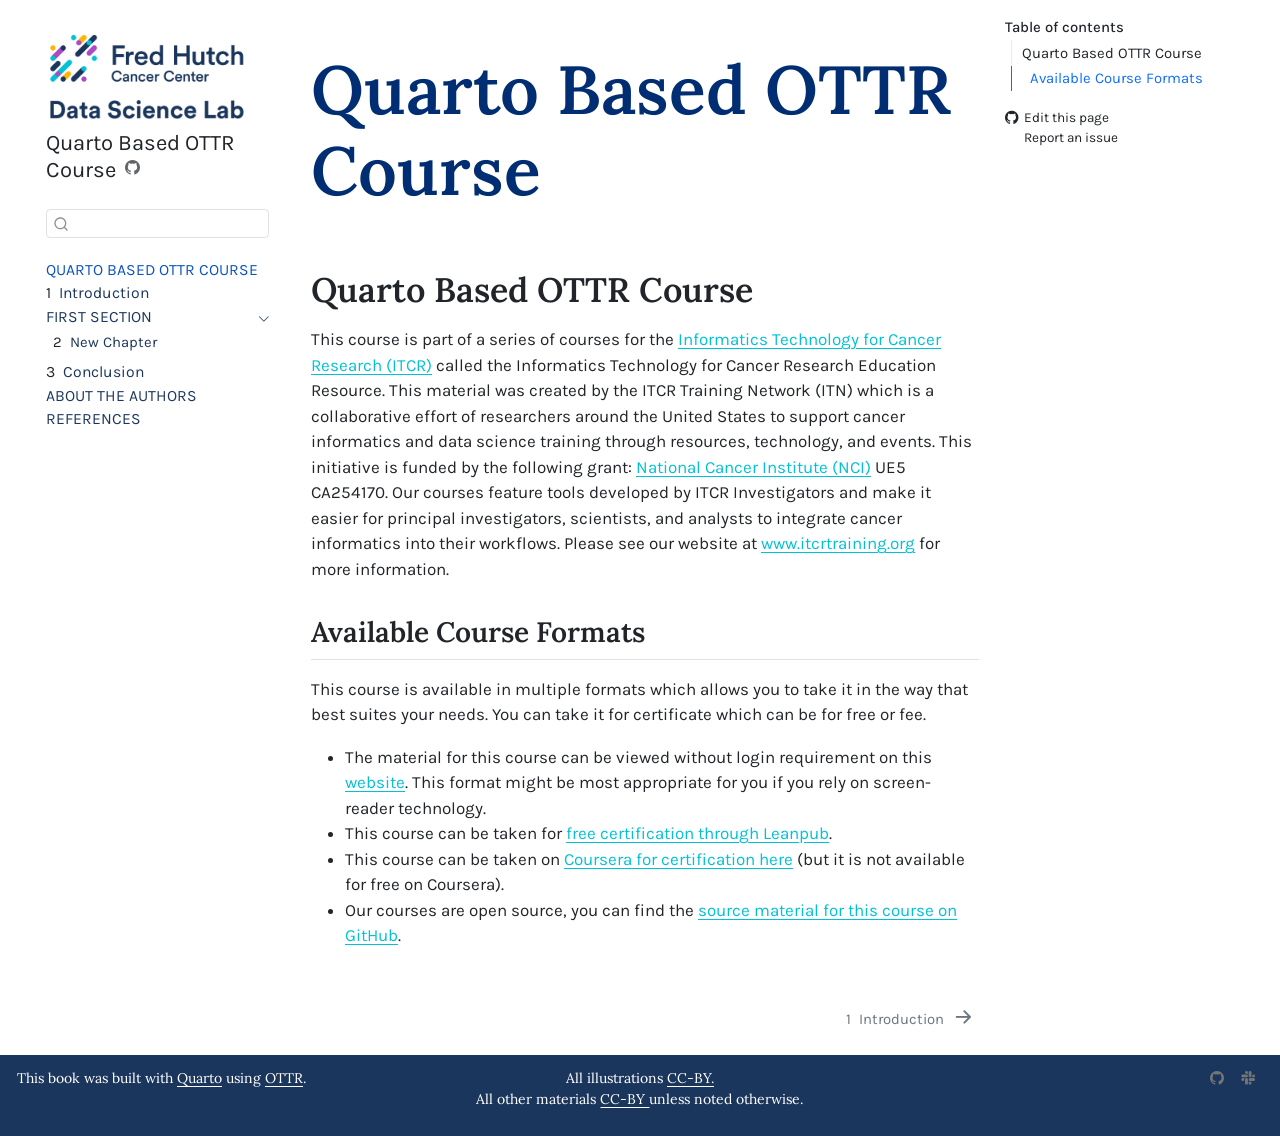
==== docs/index.html @ e127ed78 "Initial commit" ====
<!DOCTYPE html>
<html xmlns="http://www.w3.org/1999/xhtml" lang="en" xml:lang="en"><head>

<meta charset="utf-8">
<meta name="generator" content="quarto-1.8.26">

<meta name="viewport" content="width=device-width, initial-scale=1.0, user-scalable=yes">


<title>Quarto Based OTTR Course</title>
<style>
code{white-space: pre-wrap;}
span.smallcaps{font-variant: small-caps;}
div.columns{display: flex; gap: min(4vw, 1.5em);}
div.column{flex: auto; overflow-x: auto;}
div.hanging-indent{margin-left: 1.5em; text-indent: -1.5em;}
ul.task-list{list-style: none;}
ul.task-list li input[type="checkbox"] {
  width: 0.8em;
  margin: 0 0.8em 0.2em -1em; /* quarto-specific, see https://github.com/quarto-dev/quarto-cli/issues/4556 */ 
  vertical-align: middle;
}
</style>


<script src="site_libs/quarto-nav/quarto-nav.js"></script>
<script src="site_libs/quarto-nav/headroom.min.js"></script>
<script src="site_libs/clipboard/clipboard.min.js"></script>
<script src="site_libs/quarto-search/autocomplete.umd.js"></script>
<script src="site_libs/quarto-search/fuse.min.js"></script>
<script src="site_libs/quarto-search/quarto-search.js"></script>
<meta name="quarto:offset" content="./">
<link href="./intro.html" rel="next">
<link href="./img/favicon.ico" rel="icon">
<script src="site_libs/quarto-html/quarto.js" type="module"></script>
<script src="site_libs/quarto-html/tabsets/tabsets.js" type="module"></script>
<script src="site_libs/quarto-html/axe/axe-check.js" type="module"></script>
<script src="site_libs/quarto-html/popper.min.js"></script>
<script src="site_libs/quarto-html/tippy.umd.min.js"></script>
<script src="site_libs/quarto-html/anchor.min.js"></script>
<link href="site_libs/quarto-html/tippy.css" rel="stylesheet">
<link href="site_libs/quarto-html/quarto-syntax-highlighting-587c61ba64f3a5504c4d52d930310e48.css" rel="stylesheet" id="quarto-text-highlighting-styles">
<script src="site_libs/bootstrap/bootstrap.min.js"></script>
<link href="site_libs/bootstrap/bootstrap-icons.css" rel="stylesheet">
<link href="site_libs/bootstrap/bootstrap-206243368e87fa8f49b5847e8c17f74e.min.css" rel="stylesheet" append-hash="true" id="quarto-bootstrap" data-mode="light">
<script id="quarto-search-options" type="application/json">{
  "location": "sidebar",
  "copy-button": false,
  "collapse-after": 3,
  "panel-placement": "start",
  "type": "textbox",
  "limit": 50,
  "keyboard-shortcut": [
    "f",
    "/",
    "s"
  ],
  "show-item-context": false,
  "language": {
    "search-no-results-text": "No results",
    "search-matching-documents-text": "matching documents",
    "search-copy-link-title": "Copy link to search",
    "search-hide-matches-text": "Hide additional matches",
    "search-more-match-text": "more match in this document",
    "search-more-matches-text": "more matches in this document",
    "search-clear-button-title": "Clear",
    "search-text-placeholder": "",
    "search-detached-cancel-button-title": "Cancel",
    "search-submit-button-title": "Submit",
    "search-label": "Search"
  }
}</script>
<script async="" src="https://www.googletagmanager.com/gtag/js?id=G-XXXXXXXXXX"></script>

<script type="text/javascript">

window.dataLayer = window.dataLayer || [];
function gtag(){dataLayer.push(arguments);}
gtag('js', new Date());
gtag('config', 'G-XXXXXXXXXX', { 'anonymize_ip': true});
</script>


<link rel="stylesheet" href="style.css">
</head>

<body class="nav-sidebar floating quarto-light">

<div id="quarto-search-results"></div>
  <header id="quarto-header" class="headroom fixed-top">
  <nav class="quarto-secondary-nav">
    <div class="container-fluid d-flex">
      <button type="button" class="quarto-btn-toggle btn" data-bs-toggle="collapse" role="button" data-bs-target=".quarto-sidebar-collapse-item" aria-controls="quarto-sidebar" aria-expanded="false" aria-label="Toggle sidebar navigation" onclick="if (window.quartoToggleHeadroom) { window.quartoToggleHeadroom(); }">
        <i class="bi bi-layout-text-sidebar-reverse"></i>
      </button>
        <a class="flex-grow-1 no-decor" role="navigation" data-bs-toggle="collapse" data-bs-target=".quarto-sidebar-collapse-item" aria-controls="quarto-sidebar" aria-expanded="false" aria-label="Toggle sidebar navigation" onclick="if (window.quartoToggleHeadroom) { window.quartoToggleHeadroom(); }">      
          <h1 class="quarto-secondary-nav-title">Quarto Based OTTR Course</h1>
        </a>     
      <button type="button" class="btn quarto-search-button" aria-label="Search" onclick="window.quartoOpenSearch();">
        <i class="bi bi-search"></i>
      </button>
    </div>
  </nav>
</header>
<!-- content -->
<div id="quarto-content" class="quarto-container page-columns page-rows-contents page-layout-article">
<!-- sidebar -->
  <nav id="quarto-sidebar" class="sidebar collapse collapse-horizontal quarto-sidebar-collapse-item sidebar-navigation floating overflow-auto">
    <div class="pt-lg-2 mt-2 text-left sidebar-header sidebar-header-stacked">
      <a href="https://ottrproject.org/" class="sidebar-logo-link">
      <img src="./img/logo.png" alt="" class="sidebar-logo light-content py-0 d-lg-inline d-none">
      <img src="./img/logo.png" alt="" class="sidebar-logo dark-content py-0 d-lg-inline d-none">
      </a>
    <div class="sidebar-title mb-0 py-0">
      <a href="./">Quarto Based OTTR Course</a> 
        <div class="sidebar-tools-main">
    <a href="https://github.com/ottrproject/OTTR_Quarto" title="Source Code" class="quarto-navigation-tool px-1" aria-label="Source Code"><i class="bi bi-github"></i></a>
</div>
    </div>
      </div>
        <div class="mt-2 flex-shrink-0 align-items-center">
        <div class="sidebar-search">
        <div id="quarto-search" class="" title="Search"></div>
        </div>
        </div>
    <div class="sidebar-menu-container"> 
    <ul class="list-unstyled mt-1">
        <li class="sidebar-item">
  <div class="sidebar-item-container"> 
  <a href="./index.html" class="sidebar-item-text sidebar-link active">
 <span class="menu-text">Quarto Based OTTR Course</span></a>
  </div>
</li>
        <li class="sidebar-item">
  <div class="sidebar-item-container"> 
  <a href="./intro.html" class="sidebar-item-text sidebar-link">
 <span class="menu-text"><span class="chapter-number">1</span>&nbsp; <span class="chapter-title">Introduction</span></span></a>
  </div>
</li>
        <li class="sidebar-item sidebar-item-section">
      <div class="sidebar-item-container"> 
            <a class="sidebar-item-text sidebar-link text-start" data-bs-toggle="collapse" data-bs-target="#quarto-sidebar-section-1" role="navigation" aria-expanded="true">
 <span class="menu-text">First Section</span></a>
          <a class="sidebar-item-toggle text-start" data-bs-toggle="collapse" data-bs-target="#quarto-sidebar-section-1" role="navigation" aria-expanded="true" aria-label="Toggle section">
            <i class="bi bi-chevron-right ms-2"></i>
          </a> 
      </div>
      <ul id="quarto-sidebar-section-1" class="collapse list-unstyled sidebar-section depth1 show">  
          <li class="sidebar-item">
  <div class="sidebar-item-container"> 
  <a href="./first-section-new-chapter.html" class="sidebar-item-text sidebar-link">
 <span class="menu-text"><span class="chapter-number">2</span>&nbsp; <span class="chapter-title">New Chapter</span></span></a>
  </div>
</li>
      </ul>
  </li>
        <li class="sidebar-item">
  <div class="sidebar-item-container"> 
  <a href="./conclusion.html" class="sidebar-item-text sidebar-link">
 <span class="menu-text"><span class="chapter-number">3</span>&nbsp; <span class="chapter-title">Conclusion</span></span></a>
  </div>
</li>
        <li class="sidebar-item">
  <div class="sidebar-item-container"> 
  <a href="./About.html" class="sidebar-item-text sidebar-link">
 <span class="menu-text">About the Authors</span></a>
  </div>
</li>
        <li class="sidebar-item">
  <div class="sidebar-item-container"> 
  <a href="./references.html" class="sidebar-item-text sidebar-link">
 <span class="menu-text">References</span></a>
  </div>
</li>
    </ul>
    </div>
</nav>
<div id="quarto-sidebar-glass" class="quarto-sidebar-collapse-item" data-bs-toggle="collapse" data-bs-target=".quarto-sidebar-collapse-item"></div>
<!-- margin-sidebar -->
    <div id="quarto-margin-sidebar" class="sidebar margin-sidebar">
        <nav id="TOC" role="doc-toc" class="toc-active">
    <h2 id="toc-title">Table of contents</h2>
   
  <ul>
  <li><a href="#quarto-based-ottr-course" id="toc-quarto-based-ottr-course" class="nav-link active" data-scroll-target="#quarto-based-ottr-course">Quarto Based OTTR Course</a>
  <ul class="collapse">
  <li><a href="#available-course-formats" id="toc-available-course-formats" class="nav-link" data-scroll-target="#available-course-formats">Available Course Formats</a></li>
  </ul></li>
  </ul>
<div class="toc-actions"><ul><li><a href="https://github.com/ottrproject/OTTR_Quarto/edit/main/index.qmd" class="toc-action"><i class="bi bi-github"></i>Edit this page</a></li><li><a href="https://docs.google.com/forms/d/e/1FAIpQLSfBvVELBg8lcynKj0TrzMlov1zil-Sbkh9VhMKRcSpeo1xo6g/viewform" class="toc-action"><i class="bi empty"></i>Report an issue</a></li></ul></div></nav>
    </div>
<!-- main -->
<main class="content" id="quarto-document-content">

<header id="title-block-header" class="quarto-title-block default">
<div class="quarto-title">
<h1 class="title d-none d-lg-block">Quarto Based OTTR Course</h1>
</div>



<div class="quarto-title-meta">

    
  
    
  </div>
  


</header>


<section id="quarto-based-ottr-course" class="level1 unnumbered">
<h1 class="unnumbered">Quarto Based OTTR Course</h1>
<p>This course is part of a series of courses for the <a href="https://itcr.cancer.gov/">Informatics Technology for Cancer Research (ITCR)</a> called the Informatics Technology for Cancer Research Education Resource. This material was created by the ITCR Training Network (ITN) which is a collaborative effort of researchers around the United States to support cancer informatics and data science training through resources, technology, and events. This initiative is funded by the following grant: <a href="https://www.cancer.gov/">National Cancer Institute (NCI)</a> UE5 CA254170. Our courses feature tools developed by ITCR Investigators and make it easier for principal investigators, scientists, and analysts to integrate cancer informatics into their workflows. Please see our website at <a href="www.itcrtraining.org">www.itcrtraining.org</a> for more information.</p>
<section id="available-course-formats" class="level2">
<h2 class="anchored" data-anchor-id="available-course-formats">Available Course Formats</h2>
<p>This course is available in multiple formats which allows you to take it in the way that best suites your needs. You can take it for certificate which can be for free or fee.</p>
<ul>
<li>The material for this course can be viewed without login requirement on this <a href="https://www.ottrproject.org/">website</a>. This format might be most appropriate for you if you rely on screen-reader technology.</li>
<li>This course can be taken for <a href="https://leanpub.com/">free certification through Leanpub</a>.</li>
<li>This course can be taken on <a href="https://www.coursera.org/">Coursera for certification here</a> (but it is not available for free on Coursera).</li>
<li>Our courses are open source, you can find the <a href="https://github.com/ottrproject/OTTR_Quarto">source material for this course on GitHub</a>.</li>
</ul>


</section>
</section>

</main> <!-- /main -->
<script id="quarto-html-after-body" type="application/javascript">
  window.document.addEventListener("DOMContentLoaded", function (event) {
    const icon = "";
    const anchorJS = new window.AnchorJS();
    anchorJS.options = {
      placement: 'right',
      icon: icon
    };
    anchorJS.add('.anchored');
    const isCodeAnnotation = (el) => {
      for (const clz of el.classList) {
        if (clz.startsWith('code-annotation-')) {                     
          return true;
        }
      }
      return false;
    }
    const onCopySuccess = function(e) {
      // button target
      const button = e.trigger;
      // don't keep focus
      button.blur();
      // flash "checked"
      button.classList.add('code-copy-button-checked');
      var currentTitle = button.getAttribute("title");
      button.setAttribute("title", "Copied!");
      let tooltip;
      if (window.bootstrap) {
        button.setAttribute("data-bs-toggle", "tooltip");
        button.setAttribute("data-bs-placement", "left");
        button.setAttribute("data-bs-title", "Copied!");
        tooltip = new bootstrap.Tooltip(button, 
          { trigger: "manual", 
            customClass: "code-copy-button-tooltip",
            offset: [0, -8]});
        tooltip.show();    
      }
      setTimeout(function() {
        if (tooltip) {
          tooltip.hide();
          button.removeAttribute("data-bs-title");
          button.removeAttribute("data-bs-toggle");
          button.removeAttribute("data-bs-placement");
        }
        button.setAttribute("title", currentTitle);
        button.classList.remove('code-copy-button-checked');
      }, 1000);
      // clear code selection
      e.clearSelection();
    }
    const getTextToCopy = function(trigger) {
      const outerScaffold = trigger.parentElement.cloneNode(true);
      const codeEl = outerScaffold.querySelector('code');
      for (const childEl of codeEl.children) {
        if (isCodeAnnotation(childEl)) {
          childEl.remove();
        }
      }
      return codeEl.innerText;
    }
    const clipboard = new window.ClipboardJS('.code-copy-button:not([data-in-quarto-modal])', {
      text: getTextToCopy
    });
    clipboard.on('success', onCopySuccess);
    if (window.document.getElementById('quarto-embedded-source-code-modal')) {
      const clipboardModal = new window.ClipboardJS('.code-copy-button[data-in-quarto-modal]', {
        text: getTextToCopy,
        container: window.document.getElementById('quarto-embedded-source-code-modal')
      });
      clipboardModal.on('success', onCopySuccess);
    }
      var localhostRegex = new RegExp(/^(?:http|https):\/\/localhost\:?[0-9]*\//);
      var mailtoRegex = new RegExp(/^mailto:/);
        var filterRegex = new RegExp('/' + window.location.host + '/');
      var isInternal = (href) => {
          return filterRegex.test(href) || localhostRegex.test(href) || mailtoRegex.test(href);
      }
      // Inspect non-navigation links and adorn them if external
     var links = window.document.querySelectorAll('a[href]:not(.nav-link):not(.navbar-brand):not(.toc-action):not(.sidebar-link):not(.sidebar-item-toggle):not(.pagination-link):not(.no-external):not([aria-hidden]):not(.dropdown-item):not(.quarto-navigation-tool):not(.about-link)');
      for (var i=0; i<links.length; i++) {
        const link = links[i];
        if (!isInternal(link.href)) {
          // undo the damage that might have been done by quarto-nav.js in the case of
          // links that we want to consider external
          if (link.dataset.originalHref !== undefined) {
            link.href = link.dataset.originalHref;
          }
            // target, if specified
            link.setAttribute("target", "_blank");
            if (link.getAttribute("rel") === null) {
              link.setAttribute("rel", "noopener");
            }
        }
      }
    function tippyHover(el, contentFn, onTriggerFn, onUntriggerFn) {
      const config = {
        allowHTML: true,
        maxWidth: 500,
        delay: 100,
        arrow: false,
        appendTo: function(el) {
            return el.parentElement;
        },
        interactive: true,
        interactiveBorder: 10,
        theme: 'quarto',
        placement: 'bottom-start',
      };
      if (contentFn) {
        config.content = contentFn;
      }
      if (onTriggerFn) {
        config.onTrigger = onTriggerFn;
      }
      if (onUntriggerFn) {
        config.onUntrigger = onUntriggerFn;
      }
      window.tippy(el, config); 
    }
    const noterefs = window.document.querySelectorAll('a[role="doc-noteref"]');
    for (var i=0; i<noterefs.length; i++) {
      const ref = noterefs[i];
      tippyHover(ref, function() {
        // use id or data attribute instead here
        let href = ref.getAttribute('data-footnote-href') || ref.getAttribute('href');
        try { href = new URL(href).hash; } catch {}
        const id = href.replace(/^#\/?/, "");
        const note = window.document.getElementById(id);
        if (note) {
          return note.innerHTML;
        } else {
          return "";
        }
      });
    }
    const xrefs = window.document.querySelectorAll('a.quarto-xref');
    const processXRef = (id, note) => {
      // Strip column container classes
      const stripColumnClz = (el) => {
        el.classList.remove("page-full", "page-columns");
        if (el.children) {
          for (const child of el.children) {
            stripColumnClz(child);
          }
        }
      }
      stripColumnClz(note)
      if (id === null || id.startsWith('sec-')) {
        // Special case sections, only their first couple elements
        const container = document.createElement("div");
        if (note.children && note.children.length > 2) {
          container.appendChild(note.children[0].cloneNode(true));
          for (let i = 1; i < note.children.length; i++) {
            const child = note.children[i];
            if (child.tagName === "P" && child.innerText === "") {
              continue;
            } else {
              container.appendChild(child.cloneNode(true));
              break;
            }
          }
          if (window.Quarto?.typesetMath) {
            window.Quarto.typesetMath(container);
          }
          return container.innerHTML
        } else {
          if (window.Quarto?.typesetMath) {
            window.Quarto.typesetMath(note);
          }
          return note.innerHTML;
        }
      } else {
        // Remove any anchor links if they are present
        const anchorLink = note.querySelector('a.anchorjs-link');
        if (anchorLink) {
          anchorLink.remove();
        }
        if (window.Quarto?.typesetMath) {
          window.Quarto.typesetMath(note);
        }
        if (note.classList.contains("callout")) {
          return note.outerHTML;
        } else {
          return note.innerHTML;
        }
      }
    }
    for (var i=0; i<xrefs.length; i++) {
      const xref = xrefs[i];
      tippyHover(xref, undefined, function(instance) {
        instance.disable();
        let url = xref.getAttribute('href');
        let hash = undefined; 
        if (url.startsWith('#')) {
          hash = url;
        } else {
          try { hash = new URL(url).hash; } catch {}
        }
        if (hash) {
          const id = hash.replace(/^#\/?/, "");
          const note = window.document.getElementById(id);
          if (note !== null) {
            try {
              const html = processXRef(id, note.cloneNode(true));
              instance.setContent(html);
            } finally {
              instance.enable();
              instance.show();
            }
          } else {
            // See if we can fetch this
            fetch(url.split('#')[0])
            .then(res => res.text())
            .then(html => {
              const parser = new DOMParser();
              const htmlDoc = parser.parseFromString(html, "text/html");
              const note = htmlDoc.getElementById(id);
              if (note !== null) {
                const html = processXRef(id, note);
                instance.setContent(html);
              } 
            }).finally(() => {
              instance.enable();
              instance.show();
            });
          }
        } else {
          // See if we can fetch a full url (with no hash to target)
          // This is a special case and we should probably do some content thinning / targeting
          fetch(url)
          .then(res => res.text())
          .then(html => {
            const parser = new DOMParser();
            const htmlDoc = parser.parseFromString(html, "text/html");
            const note = htmlDoc.querySelector('main.content');
            if (note !== null) {
              // This should only happen for chapter cross references
              // (since there is no id in the URL)
              // remove the first header
              if (note.children.length > 0 && note.children[0].tagName === "HEADER") {
                note.children[0].remove();
              }
              const html = processXRef(null, note);
              instance.setContent(html);
            } 
          }).finally(() => {
            instance.enable();
            instance.show();
          });
        }
      }, function(instance) {
      });
    }
        let selectedAnnoteEl;
        const selectorForAnnotation = ( cell, annotation) => {
          let cellAttr = 'data-code-cell="' + cell + '"';
          let lineAttr = 'data-code-annotation="' +  annotation + '"';
          const selector = 'span[' + cellAttr + '][' + lineAttr + ']';
          return selector;
        }
        const selectCodeLines = (annoteEl) => {
          const doc = window.document;
          const targetCell = annoteEl.getAttribute("data-target-cell");
          const targetAnnotation = annoteEl.getAttribute("data-target-annotation");
          const annoteSpan = window.document.querySelector(selectorForAnnotation(targetCell, targetAnnotation));
          const lines = annoteSpan.getAttribute("data-code-lines").split(",");
          const lineIds = lines.map((line) => {
            return targetCell + "-" + line;
          })
          let top = null;
          let height = null;
          let parent = null;
          if (lineIds.length > 0) {
              //compute the position of the single el (top and bottom and make a div)
              const el = window.document.getElementById(lineIds[0]);
              top = el.offsetTop;
              height = el.offsetHeight;
              parent = el.parentElement.parentElement;
            if (lineIds.length > 1) {
              const lastEl = window.document.getElementById(lineIds[lineIds.length - 1]);
              const bottom = lastEl.offsetTop + lastEl.offsetHeight;
              height = bottom - top;
            }
            if (top !== null && height !== null && parent !== null) {
              // cook up a div (if necessary) and position it 
              let div = window.document.getElementById("code-annotation-line-highlight");
              if (div === null) {
                div = window.document.createElement("div");
                div.setAttribute("id", "code-annotation-line-highlight");
                div.style.position = 'absolute';
                parent.appendChild(div);
              }
              div.style.top = top - 2 + "px";
              div.style.height = height + 4 + "px";
              div.style.left = 0;
              let gutterDiv = window.document.getElementById("code-annotation-line-highlight-gutter");
              if (gutterDiv === null) {
                gutterDiv = window.document.createElement("div");
                gutterDiv.setAttribute("id", "code-annotation-line-highlight-gutter");
                gutterDiv.style.position = 'absolute';
                const codeCell = window.document.getElementById(targetCell);
                const gutter = codeCell.querySelector('.code-annotation-gutter');
                gutter.appendChild(gutterDiv);
              }
              gutterDiv.style.top = top - 2 + "px";
              gutterDiv.style.height = height + 4 + "px";
            }
            selectedAnnoteEl = annoteEl;
          }
        };
        const unselectCodeLines = () => {
          const elementsIds = ["code-annotation-line-highlight", "code-annotation-line-highlight-gutter"];
          elementsIds.forEach((elId) => {
            const div = window.document.getElementById(elId);
            if (div) {
              div.remove();
            }
          });
          selectedAnnoteEl = undefined;
        };
          // Handle positioning of the toggle
      window.addEventListener(
        "resize",
        throttle(() => {
          elRect = undefined;
          if (selectedAnnoteEl) {
            selectCodeLines(selectedAnnoteEl);
          }
        }, 10)
      );
      function throttle(fn, ms) {
      let throttle = false;
      let timer;
        return (...args) => {
          if(!throttle) { // first call gets through
              fn.apply(this, args);
              throttle = true;
          } else { // all the others get throttled
              if(timer) clearTimeout(timer); // cancel #2
              timer = setTimeout(() => {
                fn.apply(this, args);
                timer = throttle = false;
              }, ms);
          }
        };
      }
        // Attach click handler to the DT
        const annoteDls = window.document.querySelectorAll('dt[data-target-cell]');
        for (const annoteDlNode of annoteDls) {
          annoteDlNode.addEventListener('click', (event) => {
            const clickedEl = event.target;
            if (clickedEl !== selectedAnnoteEl) {
              unselectCodeLines();
              const activeEl = window.document.querySelector('dt[data-target-cell].code-annotation-active');
              if (activeEl) {
                activeEl.classList.remove('code-annotation-active');
              }
              selectCodeLines(clickedEl);
              clickedEl.classList.add('code-annotation-active');
            } else {
              // Unselect the line
              unselectCodeLines();
              clickedEl.classList.remove('code-annotation-active');
            }
          });
        }
    const findCites = (el) => {
      const parentEl = el.parentElement;
      if (parentEl) {
        const cites = parentEl.dataset.cites;
        if (cites) {
          return {
            el,
            cites: cites.split(' ')
          };
        } else {
          return findCites(el.parentElement)
        }
      } else {
        return undefined;
      }
    };
    var bibliorefs = window.document.querySelectorAll('a[role="doc-biblioref"]');
    for (var i=0; i<bibliorefs.length; i++) {
      const ref = bibliorefs[i];
      const citeInfo = findCites(ref);
      if (citeInfo) {
        tippyHover(citeInfo.el, function() {
          var popup = window.document.createElement('div');
          citeInfo.cites.forEach(function(cite) {
            var citeDiv = window.document.createElement('div');
            citeDiv.classList.add('hanging-indent');
            citeDiv.classList.add('csl-entry');
            var biblioDiv = window.document.getElementById('ref-' + cite);
            if (biblioDiv) {
              citeDiv.innerHTML = biblioDiv.innerHTML;
            }
            popup.appendChild(citeDiv);
          });
          return popup.innerHTML;
        });
      }
    }
  });
  </script>
<nav class="page-navigation">
  <div class="nav-page nav-page-previous">
  </div>
  <div class="nav-page nav-page-next">
      <a href="./intro.html" class="pagination-link" aria-label="Introduction">
        <span class="nav-page-text"><span class="chapter-number">1</span>&nbsp; <span class="chapter-title">Introduction</span></span> <i class="bi bi-arrow-right-short"></i>
      </a>
  </div>
</nav>
</div> <!-- /content -->
<footer class="footer">
  <div class="nav-footer">
    <div class="nav-footer-left">
<p>This book was built with <a href="https://quarto.org/" style="color: #fff;">Quarto</a> using <a href="https://github.com/ottrproject/OTTR_Quarto" style="color: #fff;">OTTR</a>.</p>
</div>   
    <div class="nav-footer-center">
<p>All illustrations <a href="https://creativecommons.org/licenses/by/4.0/" style="color: #fff;">CC-BY. </a> <br> All other materials <a href="https://creativecommons.org/licenses/by/4.0/" style="color: #fff;"> CC-BY </a> unless noted otherwise.</p>
<div class="toc-actions d-sm-block d-md-none"><ul><li><a href="https://github.com/ottrproject/OTTR_Quarto/edit/main/index.qmd" class="toc-action"><i class="bi bi-github"></i>Edit this page</a></li><li><a href="https://docs.google.com/forms/d/e/1FAIpQLSfBvVELBg8lcynKj0TrzMlov1zil-Sbkh9VhMKRcSpeo1xo6g/viewform" class="toc-action"><i class="bi empty"></i>Report an issue</a></li></ul></div></div>
    <div class="nav-footer-right">
      <ul class="footer-items list-unstyled">
    <li class="nav-item compact">
    <a class="nav-link" href="https://github.com/">
      <i class="bi bi-github" role="img">
</i> 
    </a>
  </li>  
    <li class="nav-item compact">
    <a class="nav-link" href="https://fhdata.slack.com/join/signup#/domain-signup">
      <i class="bi bi-slack" role="img">
</i> 
    </a>
  </li>  
</ul>
    </div>
  </div>
</footer>




</body></html>
---- docs/site_libs/quarto-html/tippy.css ----
.tippy-box[data-animation=fade][data-state=hidden]{opacity:0}[data-tippy-root]{max-width:calc(100vw - 10px)}.tippy-box{position:relative;background-color:#333;color:#fff;border-radius:4px;font-size:14px;line-height:1.4;white-space:normal;outline:0;transition-property:transform,visibility,opacity}.tippy-box[data-placement^=top]>.tippy-arrow{bottom:0}.tippy-box[data-placement^=top]>.tippy-arrow:before{bottom:-7px;left:0;border-width:8px 8px 0;border-top-color:initial;transform-origin:center top}.tippy-box[data-placement^=bottom]>.tippy-arrow{top:0}.tippy-box[data-placement^=bottom]>.tippy-arrow:before{top:-7px;left:0;border-width:0 8px 8px;border-bottom-color:initial;transform-origin:center bottom}.tippy-box[data-placement^=left]>.tippy-arrow{right:0}.tippy-box[data-placement^=left]>.tippy-arrow:before{border-width:8px 0 8px 8px;border-left-color:initial;right:-7px;transform-origin:center left}.tippy-box[data-placement^=right]>.tippy-arrow{left:0}.tippy-box[data-placement^=right]>.tippy-arrow:before{left:-7px;border-width:8px 8px 8px 0;border-right-color:initial;transform-origin:center right}.tippy-box[data-inertia][data-state=visible]{transition-timing-function:cubic-bezier(.54,1.5,.38,1.11)}.tippy-arrow{width:16px;height:16px;color:#333}.tippy-arrow:before{content:"";position:absolute;border-color:transparent;border-style:solid}.tippy-content{position:relative;padding:5px 9px;z-index:1}
---- docs/site_libs/quarto-html/quarto-syntax-highlighting-587c61ba64f3a5504c4d52d930310e48.css ----
/* quarto syntax highlight colors */
:root {
  --quarto-hl-ot-color: #003B4F;
  --quarto-hl-at-color: #657422;
  --quarto-hl-ss-color: #20794D;
  --quarto-hl-an-color: #5E5E5E;
  --quarto-hl-fu-color: #4758AB;
  --quarto-hl-st-color: #20794D;
  --quarto-hl-cf-color: #003B4F;
  --quarto-hl-op-color: #5E5E5E;
  --quarto-hl-er-color: #AD0000;
  --quarto-hl-bn-color: #AD0000;
  --quarto-hl-al-color: #AD0000;
  --quarto-hl-va-color: #111111;
  --quarto-hl-bu-color: inherit;
  --quarto-hl-ex-color: inherit;
  --quarto-hl-pp-color: #AD0000;
  --quarto-hl-in-color: #5E5E5E;
  --quarto-hl-vs-color: #20794D;
  --quarto-hl-wa-color: #5E5E5E;
  --quarto-hl-do-color: #5E5E5E;
  --quarto-hl-im-color: #00769E;
  --quarto-hl-ch-color: #20794D;
  --quarto-hl-dt-color: #AD0000;
  --quarto-hl-fl-color: #AD0000;
  --quarto-hl-co-color: #5E5E5E;
  --quarto-hl-cv-color: #5E5E5E;
  --quarto-hl-cn-color: #8f5902;
  --quarto-hl-sc-color: #5E5E5E;
  --quarto-hl-dv-color: #AD0000;
  --quarto-hl-kw-color: #003B4F;
}

/* other quarto variables */
:root {
  --quarto-font-monospace: SFMono-Regular, Menlo, Monaco, Consolas, "Liberation Mono", "Courier New", monospace;
}

/* syntax highlight based on Pandoc's rules */
pre > code.sourceCode > span {
  color: #003B4F;
}

code.sourceCode > span {
  color: #003B4F;
}

div.sourceCode,
div.sourceCode pre.sourceCode {
  color: #003B4F;
}

/* Normal */
code span {
  color: #003B4F;
}

/* Alert */
code span.al {
  color: #AD0000;
  font-style: inherit;
}

/* Annotation */
code span.an {
  color: #5E5E5E;
  font-style: inherit;
}

/* Attribute */
code span.at {
  color: #657422;
  font-style: inherit;
}

/* BaseN */
code span.bn {
  color: #AD0000;
  font-style: inherit;
}

/* BuiltIn */
code span.bu {
  font-style: inherit;
}

/* ControlFlow */
code span.cf {
  color: #003B4F;
  font-weight: bold;
  font-style: inherit;
}

/* Char */
code span.ch {
  color: #20794D;
  font-style: inherit;
}

/* Constant */
code span.cn {
  color: #8f5902;
  font-style: inherit;
}

/* Comment */
code span.co {
  color: #5E5E5E;
  font-style: inherit;
}

/* CommentVar */
code span.cv {
  color: #5E5E5E;
  font-style: italic;
}

/* Documentation */
code span.do {
  color: #5E5E5E;
  font-style: italic;
}

/* DataType */
code span.dt {
  color: #AD0000;
  font-style: inherit;
}

/* DecVal */
code span.dv {
  color: #AD0000;
  font-style: inherit;
}

/* Error */
code span.er {
  color: #AD0000;
  font-style: inherit;
}

/* Extension */
code span.ex {
  font-style: inherit;
}

/* Float */
code span.fl {
  color: #AD0000;
  font-style: inherit;
}

/* Function */
code span.fu {
  color: #4758AB;
  font-style: inherit;
}

/* Import */
code span.im {
  color: #00769E;
  font-style: inherit;
}

/* Information */
code span.in {
  color: #5E5E5E;
  font-style: inherit;
}

/* Keyword */
code span.kw {
  color: #003B4F;
  font-weight: bold;
  font-style: inherit;
}

/* Operator */
code span.op {
  color: #5E5E5E;
  font-style: inherit;
}

/* Other */
code span.ot {
  color: #003B4F;
  font-style: inherit;
}

/* Preprocessor */
code span.pp {
  color: #AD0000;
  font-style: inherit;
}

/* SpecialChar */
code span.sc {
  color: #5E5E5E;
  font-style: inherit;
}

/* SpecialString */
code span.ss {
  color: #20794D;
  font-style: inherit;
}

/* String */
code span.st {
  color: #20794D;
  font-style: inherit;
}

/* Variable */
code span.va {
  color: #111111;
  font-style: inherit;
}

/* VerbatimString */
code span.vs {
  color: #20794D;
  font-style: inherit;
}

/* Warning */
code span.wa {
  color: #5E5E5E;
  font-style: italic;
}

.prevent-inlining {
  content: "</";
}

/*# sourceMappingURL=2dce1cc6c82594539e1579de68416b47.css.map */
---- docs/style.css ----
/* Imports fonts from Google Fonts (Abril Fatface, Karla, and Lora) with different weights and styles */
@import url('https://fonts.googleapis.com/css?family=Abril+Fatface|Karla:400,400i,700,700i|Lora:400,400i,700,700i&display=swap');

/* Styles for paragraph captions, setting their color and margin */
p.caption {
  color: #777;
  margin-top: 10px;
} /* TODO What is this? */

/* Styles for paragraph code, which inherit white-space property */
p code {
  white-space: inherit;
}

/* Styles for pre elements to prevent words from breaking unnaturally */
pre {
  word-break: normal;
  word-wrap: normal;
} 

/* Inherits the white-space property for consistent code formatting */
pre code {
  white-space: inherit;
}


/*------------- Header text---------------- */
h1, h2, h3, h4 {
  font-family: 'Lora', arial, sans-serif;
}

.title {
  font-family: 'Lora';
  font-size: 4em !important;
  color: #012d72;
  margin-top: 0.275em !important;
  margin-bottom: 0.35em !important;
}

.subtitle {
  font-family: 'Lora';
  color: #0b8d96;
}

/* Sidebar Logo */
.sidebar-logo {}

/* Stylized boxes */
div.notice, div.warning, div.github, div.dictionary, div.reflection, div.wip {
  padding: 1em;
  margin: 1em 0;
  padding-left: 100px;
  min-height: 120px;
  background-repeat: no-repeat;
}

div.notice{
  border: 4px #68ace5;
  border-style: solid;
  background-size: 70px;
  background-position: 15px center;
  background-color: #e8ebee;
  background-image: url("img/box-images/note.png");
}


div.warning{
  border: 4px #e0471c;
  border-style: solid;
  background-size: 70px;
  background-position: 15px center;
  background-color: #e8ebee;
  background-image: url("img/box-images/warning.png");
}

div.github{
  border: 4px #000000;
  border-style: solid;
  background-size: 70px;
  background-position: 15px center;
  background-color: #e8ebee;
  background-image: url("img/box-images/github.png");
}

div.dictionary{
  border: 4px #68ace5;
  border-style: solid;
  background-size: 70px;
  background-position: 15px center;
  background-color: #e8ebee;
  background-image: url("img/box-images/dictionary.png");
}

div.reflection{
  border: 4px #68ace5;
  border-style: solid;
  background-size: 90px;
  background-position: 15px center;
  background-color: #e8ebee;
  background-image: url("img/box-images/thinking_face.png");
}

div.wip{
  border: 4px #000000;
  border-style: solid;
  background-size: 70px;
  background-position: 15px center;
  background-color: #f4d03f;
  background-image: url("img/box-images/under_construction.png");
}

/* Navbar */
.chapter-title {
  text-transform: none;
}
.menu-text {
  text-transform: uppercase;
}



/* iframes */
iframe {
   -moz-transform-origin: top left;
   -webkit-transform-origin: top left;
   -o-transform-origin: top left;
   -ms-transform-origin: top left;
   transform-origin: top left;
}

.iframe-container {
  overflow: auto;
  -webkit-overflow-scrolling: touch;
  border: #ddd 2px solid;
  box-shadow: #888 0px 5px 8px;
  margin-bottom: 1em;
}

.iframe-container > iframe {
  border: none;
}


/* Footer */
.footer {
  font-family: "Lora", serif;
  font-size: 1em;
  color: #193a5c;
}


/* Navbar Header */
.navbar-logo {
    max-height: 33px;
}


/* Navbar Footer */
.nav-footer {
    display: flex;
    flex-direction: row;
    flex-wrap: wrap;
    justify-content: space-between;
    align-items: baseline;
    text-align: center;
    padding-top: .5rem;
    padding-bottom: .5rem;
    background-color: #1B365D;
    color: #fff !important;
}
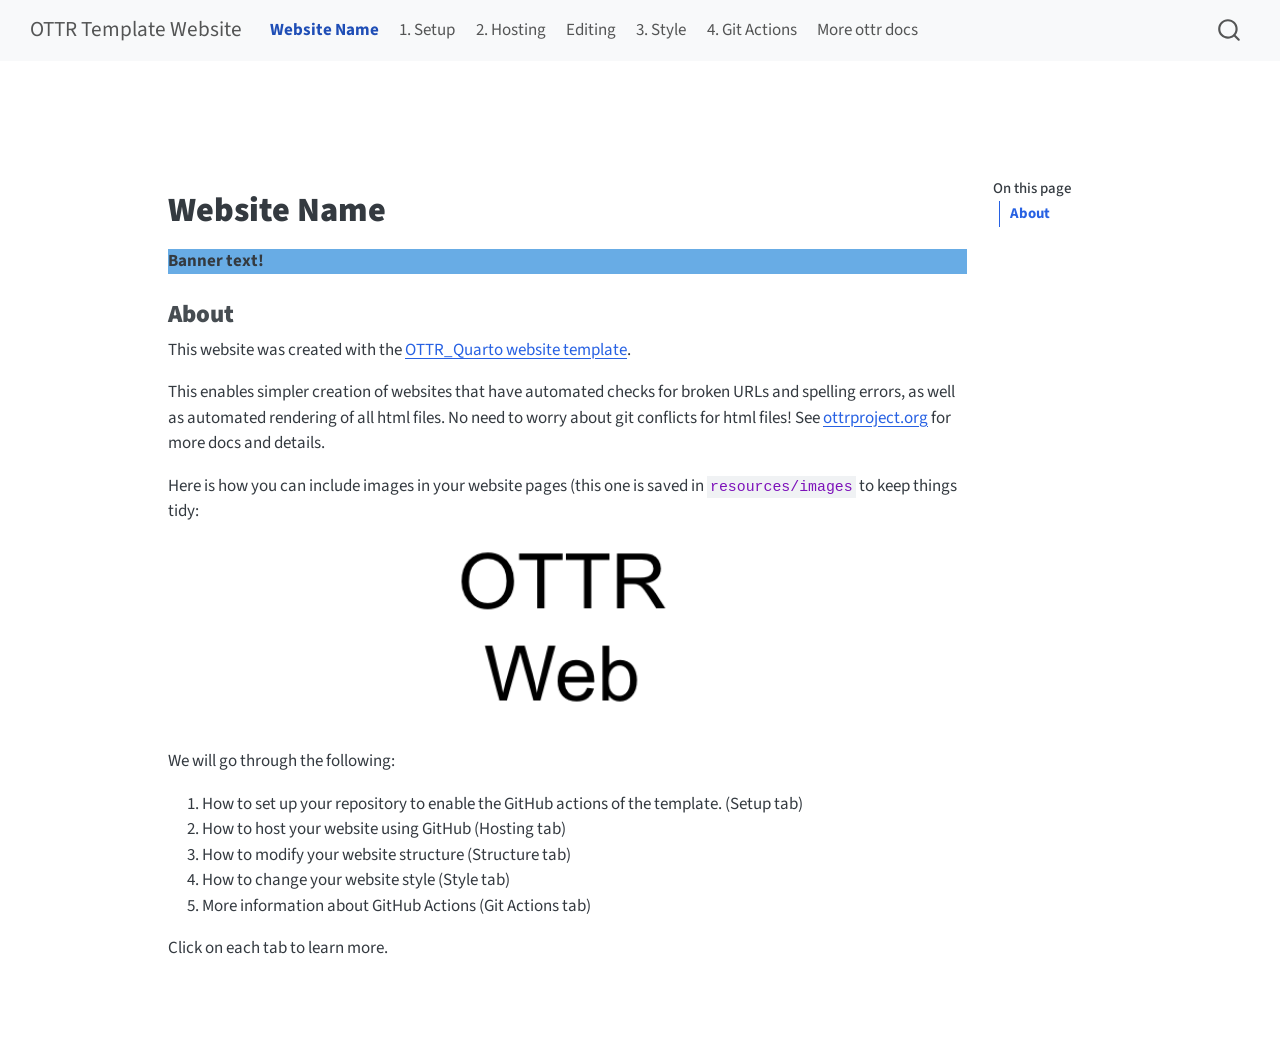
==== commit f6393ee3: "Just kidding, make it a website" ====
--- a/docs/index.html
+++ b/docs/index.html
@@ -7,7 +7,7 @@
 <meta name="viewport" content="width=device-width, initial-scale=1.0, user-scalable=yes">
 
 
-<title>Quarto Based OTTR Course</title>
+<title>Website Name – OTTR Template Website</title>
 <style>
 code{white-space: pre-wrap;}
 span.smallcaps{font-variant: small-caps;}
@@ -30,8 +30,6 @@
 <script src="site_libs/quarto-search/fuse.min.js"></script>
 <script src="site_libs/quarto-search/quarto-search.js"></script>
 <meta name="quarto:offset" content="./">
-<link href="./intro.html" rel="next">
-<link href="./img/favicon.ico" rel="icon">
 <script src="site_libs/quarto-html/quarto.js" type="module"></script>
 <script src="site_libs/quarto-html/tabsets/tabsets.js" type="module"></script>
 <script src="site_libs/quarto-html/axe/axe-check.js" type="module"></script>
@@ -42,13 +40,13 @@
 <link href="site_libs/quarto-html/quarto-syntax-highlighting-587c61ba64f3a5504c4d52d930310e48.css" rel="stylesheet" id="quarto-text-highlighting-styles">
 <script src="site_libs/bootstrap/bootstrap.min.js"></script>
 <link href="site_libs/bootstrap/bootstrap-icons.css" rel="stylesheet">
-<link href="site_libs/bootstrap/bootstrap-206243368e87fa8f49b5847e8c17f74e.min.css" rel="stylesheet" append-hash="true" id="quarto-bootstrap" data-mode="light">
+<link href="site_libs/bootstrap/bootstrap-883ad16e2c5c5fde9b8f7ae0c5ecc4a8.min.css" rel="stylesheet" append-hash="true" id="quarto-bootstrap" data-mode="light">
 <script id="quarto-search-options" type="application/json">{
-  "location": "sidebar",
+  "location": "navbar",
   "copy-button": false,
   "collapse-after": 3,
-  "panel-placement": "start",
-  "type": "textbox",
+  "panel-placement": "end",
+  "type": "overlay",
   "limit": 50,
   "keyboard-shortcut": [
     "f",
@@ -70,131 +68,84 @@
     "search-label": "Search"
   }
 }</script>
-<script async="" src="https://www.googletagmanager.com/gtag/js?id=G-XXXXXXXXXX"></script>
-
-<script type="text/javascript">
-
-window.dataLayer = window.dataLayer || [];
-function gtag(){dataLayer.push(arguments);}
-gtag('js', new Date());
-gtag('config', 'G-XXXXXXXXXX', { 'anonymize_ip': true});
-</script>
-
-
-<link rel="stylesheet" href="style.css">
+
+
+<link rel="stylesheet" href="assets/style_config_default.css">
+<link rel="stylesheet" href="assets/style.css">
 </head>
 
-<body class="nav-sidebar floating quarto-light">
+<body class="nav-fixed quarto-light">
 
 <div id="quarto-search-results"></div>
   <header id="quarto-header" class="headroom fixed-top">
-  <nav class="quarto-secondary-nav">
-    <div class="container-fluid d-flex">
-      <button type="button" class="quarto-btn-toggle btn" data-bs-toggle="collapse" role="button" data-bs-target=".quarto-sidebar-collapse-item" aria-controls="quarto-sidebar" aria-expanded="false" aria-label="Toggle sidebar navigation" onclick="if (window.quartoToggleHeadroom) { window.quartoToggleHeadroom(); }">
-        <i class="bi bi-layout-text-sidebar-reverse"></i>
-      </button>
-        <a class="flex-grow-1 no-decor" role="navigation" data-bs-toggle="collapse" data-bs-target=".quarto-sidebar-collapse-item" aria-controls="quarto-sidebar" aria-expanded="false" aria-label="Toggle sidebar navigation" onclick="if (window.quartoToggleHeadroom) { window.quartoToggleHeadroom(); }">      
-          <h1 class="quarto-secondary-nav-title">Quarto Based OTTR Course</h1>
-        </a>     
-      <button type="button" class="btn quarto-search-button" aria-label="Search" onclick="window.quartoOpenSearch();">
-        <i class="bi bi-search"></i>
-      </button>
-    </div>
-  </nav>
+    <nav class="navbar navbar-expand-lg " data-bs-theme="dark">
+      <div class="navbar-container container-fluid">
+      <div class="navbar-brand-container mx-auto">
+    <a class="navbar-brand" href="./index.html">
+    <span class="navbar-title">OTTR Template Website</span>
+    </a>
+  </div>
+            <div id="quarto-search" class="" title="Search"></div>
+          <button class="navbar-toggler" type="button" data-bs-toggle="collapse" data-bs-target="#navbarCollapse" aria-controls="navbarCollapse" role="menu" aria-expanded="false" aria-label="Toggle navigation" onclick="if (window.quartoToggleHeadroom) { window.quartoToggleHeadroom(); }">
+  <span class="navbar-toggler-icon"></span>
+</button>
+          <div class="collapse navbar-collapse" id="navbarCollapse">
+            <ul class="navbar-nav navbar-nav-scroll me-auto">
+  <li class="nav-item">
+    <a class="nav-link active" href="./index.html" aria-current="page"> <i class="bi bi-fa-home" role="img">
+</i> 
+<span class="menu-text"><strong>Website Name</strong></span></a>
+  </li>  
+  <li class="nav-item">
+    <a class="nav-link" href="./setup.html"> 
+<span class="menu-text">1. Setup</span></a>
+  </li>  
+  <li class="nav-item">
+    <a class="nav-link" href="./hosting.html"> 
+<span class="menu-text">2. Hosting</span></a>
+  </li>  
+  <li class="nav-item">
+    <a class="nav-link" href="./editing.html"> 
+<span class="menu-text">Editing</span></a>
+  </li>  
+  <li class="nav-item">
+    <a class="nav-link" href="./style.html"> 
+<span class="menu-text">3. Style</span></a>
+  </li>  
+  <li class="nav-item">
+    <a class="nav-link" href="./git_actions.html"> 
+<span class="menu-text">4. Git Actions</span></a>
+  </li>  
+  <li class="nav-item">
+    <a class="nav-link" href="https://www.ottrproject.org/"> 
+<span class="menu-text">More ottr docs</span></a>
+  </li>  
+</ul>
+          </div> <!-- /navcollapse -->
+            <div class="quarto-navbar-tools">
+</div>
+      </div> <!-- /container-fluid -->
+    </nav>
 </header>
 <!-- content -->
-<div id="quarto-content" class="quarto-container page-columns page-rows-contents page-layout-article">
+<div id="quarto-content" class="quarto-container page-columns page-rows-contents page-layout-article page-navbar">
 <!-- sidebar -->
-  <nav id="quarto-sidebar" class="sidebar collapse collapse-horizontal quarto-sidebar-collapse-item sidebar-navigation floating overflow-auto">
-    <div class="pt-lg-2 mt-2 text-left sidebar-header sidebar-header-stacked">
-      <a href="https://ottrproject.org/" class="sidebar-logo-link">
-      <img src="./img/logo.png" alt="" class="sidebar-logo light-content py-0 d-lg-inline d-none">
-      <img src="./img/logo.png" alt="" class="sidebar-logo dark-content py-0 d-lg-inline d-none">
-      </a>
-    <div class="sidebar-title mb-0 py-0">
-      <a href="./">Quarto Based OTTR Course</a> 
-        <div class="sidebar-tools-main">
-    <a href="https://github.com/ottrproject/OTTR_Quarto" title="Source Code" class="quarto-navigation-tool px-1" aria-label="Source Code"><i class="bi bi-github"></i></a>
-</div>
-    </div>
-      </div>
-        <div class="mt-2 flex-shrink-0 align-items-center">
-        <div class="sidebar-search">
-        <div id="quarto-search" class="" title="Search"></div>
-        </div>
-        </div>
-    <div class="sidebar-menu-container"> 
-    <ul class="list-unstyled mt-1">
-        <li class="sidebar-item">
-  <div class="sidebar-item-container"> 
-  <a href="./index.html" class="sidebar-item-text sidebar-link active">
- <span class="menu-text">Quarto Based OTTR Course</span></a>
-  </div>
-</li>
-        <li class="sidebar-item">
-  <div class="sidebar-item-container"> 
-  <a href="./intro.html" class="sidebar-item-text sidebar-link">
- <span class="menu-text"><span class="chapter-number">1</span>&nbsp; <span class="chapter-title">Introduction</span></span></a>
-  </div>
-</li>
-        <li class="sidebar-item sidebar-item-section">
-      <div class="sidebar-item-container"> 
-            <a class="sidebar-item-text sidebar-link text-start" data-bs-toggle="collapse" data-bs-target="#quarto-sidebar-section-1" role="navigation" aria-expanded="true">
- <span class="menu-text">First Section</span></a>
-          <a class="sidebar-item-toggle text-start" data-bs-toggle="collapse" data-bs-target="#quarto-sidebar-section-1" role="navigation" aria-expanded="true" aria-label="Toggle section">
-            <i class="bi bi-chevron-right ms-2"></i>
-          </a> 
-      </div>
-      <ul id="quarto-sidebar-section-1" class="collapse list-unstyled sidebar-section depth1 show">  
-          <li class="sidebar-item">
-  <div class="sidebar-item-container"> 
-  <a href="./first-section-new-chapter.html" class="sidebar-item-text sidebar-link">
- <span class="menu-text"><span class="chapter-number">2</span>&nbsp; <span class="chapter-title">New Chapter</span></span></a>
-  </div>
-</li>
-      </ul>
-  </li>
-        <li class="sidebar-item">
-  <div class="sidebar-item-container"> 
-  <a href="./conclusion.html" class="sidebar-item-text sidebar-link">
- <span class="menu-text"><span class="chapter-number">3</span>&nbsp; <span class="chapter-title">Conclusion</span></span></a>
-  </div>
-</li>
-        <li class="sidebar-item">
-  <div class="sidebar-item-container"> 
-  <a href="./About.html" class="sidebar-item-text sidebar-link">
- <span class="menu-text">About the Authors</span></a>
-  </div>
-</li>
-        <li class="sidebar-item">
-  <div class="sidebar-item-container"> 
-  <a href="./references.html" class="sidebar-item-text sidebar-link">
- <span class="menu-text">References</span></a>
-  </div>
-</li>
-    </ul>
-    </div>
-</nav>
-<div id="quarto-sidebar-glass" class="quarto-sidebar-collapse-item" data-bs-toggle="collapse" data-bs-target=".quarto-sidebar-collapse-item"></div>
 <!-- margin-sidebar -->
     <div id="quarto-margin-sidebar" class="sidebar margin-sidebar">
         <nav id="TOC" role="doc-toc" class="toc-active">
-    <h2 id="toc-title">Table of contents</h2>
+    <h2 id="toc-title">On this page</h2>
    
   <ul>
-  <li><a href="#quarto-based-ottr-course" id="toc-quarto-based-ottr-course" class="nav-link active" data-scroll-target="#quarto-based-ottr-course">Quarto Based OTTR Course</a>
-  <ul class="collapse">
-  <li><a href="#available-course-formats" id="toc-available-course-formats" class="nav-link" data-scroll-target="#available-course-formats">Available Course Formats</a></li>
-  </ul></li>
+  <li><a href="#about" id="toc-about" class="nav-link active" data-scroll-target="#about"><strong>About</strong></a></li>
   </ul>
-<div class="toc-actions"><ul><li><a href="https://github.com/ottrproject/OTTR_Quarto/edit/main/index.qmd" class="toc-action"><i class="bi bi-github"></i>Edit this page</a></li><li><a href="https://docs.google.com/forms/d/e/1FAIpQLSfBvVELBg8lcynKj0TrzMlov1zil-Sbkh9VhMKRcSpeo1xo6g/viewform" class="toc-action"><i class="bi empty"></i>Report an issue</a></li></ul></div></nav>
+</nav>
     </div>
 <!-- main -->
 <main class="content" id="quarto-document-content">
 
 <header id="title-block-header" class="quarto-title-block default">
 <div class="quarto-title">
-<h1 class="title d-none d-lg-block">Quarto Based OTTR Course</h1>
+<h1 class="title"><strong>Website Name</strong></h1>
 </div>
 
 
@@ -211,21 +162,34 @@
 </header>
 
 
-<section id="quarto-based-ottr-course" class="level1 unnumbered">
-<h1 class="unnumbered">Quarto Based OTTR Course</h1>
-<p>This course is part of a series of courses for the <a href="https://itcr.cancer.gov/">Informatics Technology for Cancer Research (ITCR)</a> called the Informatics Technology for Cancer Research Education Resource. This material was created by the ITCR Training Network (ITN) which is a collaborative effort of researchers around the United States to support cancer informatics and data science training through resources, technology, and events. This initiative is funded by the following grant: <a href="https://www.cancer.gov/">National Cancer Institute (NCI)</a> UE5 CA254170. Our courses feature tools developed by ITCR Investigators and make it easier for principal investigators, scientists, and analysts to integrate cancer informatics into their workflows. Please see our website at <a href="www.itcrtraining.org">www.itcrtraining.org</a> for more information.</p>
-<section id="available-course-formats" class="level2">
-<h2 class="anchored" data-anchor-id="available-course-formats">Available Course Formats</h2>
-<p>This course is available in multiple formats which allows you to take it in the way that best suites your needs. You can take it for certificate which can be for free or fee.</p>
-<ul>
-<li>The material for this course can be viewed without login requirement on this <a href="https://www.ottrproject.org/">website</a>. This format might be most appropriate for you if you rely on screen-reader technology.</li>
-<li>This course can be taken for <a href="https://leanpub.com/">free certification through Leanpub</a>.</li>
-<li>This course can be taken on <a href="https://www.coursera.org/">Coursera for certification here</a> (but it is not available for free on Coursera).</li>
-<li>Our courses are open source, you can find the <a href="https://github.com/ottrproject/OTTR_Quarto">source material for this course on GitHub</a>.</li>
-</ul>
-
-
-</section>
+<div class="banner_color">
+<p>Banner text!</p>
+</div>
+<section id="about" class="level3">
+<h3 class="anchored" data-anchor-id="about"><strong>About</strong></h3>
+<p>This website was created with the <a href="https://github.com/ottrproject/OTTR_Quarto">OTTR_Quarto website template</a>.</p>
+<p>This enables simpler creation of websites that have automated checks for broken URLs and spelling errors, as well as automated rendering of all html files. No need to worry about git conflicts for html files! See <a href="https://www.ottrproject.org/">ottrproject.org</a> for more docs and details.</p>
+<p>Here is how you can include images in your website pages (this one is saved in <code>resources/images</code> to keep things tidy:</p>
+<div class="cell" data-layout-align="center">
+<div class="cell-output-display">
+<div class="quarto-figure quarto-figure-center">
+<figure class="figure">
+<p><img src="resources/images/example_image.png" class="img-fluid quarto-figure quarto-figure-center figure-img" style="width:30.0%" alt="Example image"></p>
+</figure>
+</div>
+</div>
+</div>
+<p>We will go through the following:</p>
+<ol type="1">
+<li>How to set up your repository to enable the GitHub actions of the template. (Setup tab)</li>
+<li>How to host your website using GitHub (Hosting tab)</li>
+<li>How to modify your website structure (Structure tab)</li>
+<li>How to change your website style (Style tab)</li>
+<li>More information about GitHub Actions (Git Actions tab)</li>
+</ol>
+<p>Click on each tab to learn more.</p>
+
+
 </section>
 
 </main> <!-- /main -->
@@ -316,11 +280,6 @@
           if (link.dataset.originalHref !== undefined) {
             link.href = link.dataset.originalHref;
           }
-            // target, if specified
-            link.setAttribute("target", "_blank");
-            if (link.getAttribute("rel") === null) {
-              link.setAttribute("rel", "noopener");
-            }
         }
       }
     function tippyHover(el, contentFn, onTriggerFn, onUntriggerFn) {
@@ -634,42 +593,7 @@
     }
   });
   </script>
-<nav class="page-navigation">
-  <div class="nav-page nav-page-previous">
-  </div>
-  <div class="nav-page nav-page-next">
-      <a href="./intro.html" class="pagination-link" aria-label="Introduction">
-        <span class="nav-page-text"><span class="chapter-number">1</span>&nbsp; <span class="chapter-title">Introduction</span></span> <i class="bi bi-arrow-right-short"></i>
-      </a>
-  </div>
-</nav>
 </div> <!-- /content -->
-<footer class="footer">
-  <div class="nav-footer">
-    <div class="nav-footer-left">
-<p>This book was built with <a href="https://quarto.org/" style="color: #fff;">Quarto</a> using <a href="https://github.com/ottrproject/OTTR_Quarto" style="color: #fff;">OTTR</a>.</p>
-</div>   
-    <div class="nav-footer-center">
-<p>All illustrations <a href="https://creativecommons.org/licenses/by/4.0/" style="color: #fff;">CC-BY. </a> <br> All other materials <a href="https://creativecommons.org/licenses/by/4.0/" style="color: #fff;"> CC-BY </a> unless noted otherwise.</p>
-<div class="toc-actions d-sm-block d-md-none"><ul><li><a href="https://github.com/ottrproject/OTTR_Quarto/edit/main/index.qmd" class="toc-action"><i class="bi bi-github"></i>Edit this page</a></li><li><a href="https://docs.google.com/forms/d/e/1FAIpQLSfBvVELBg8lcynKj0TrzMlov1zil-Sbkh9VhMKRcSpeo1xo6g/viewform" class="toc-action"><i class="bi empty"></i>Report an issue</a></li></ul></div></div>
-    <div class="nav-footer-right">
-      <ul class="footer-items list-unstyled">
-    <li class="nav-item compact">
-    <a class="nav-link" href="https://github.com/">
-      <i class="bi bi-github" role="img">
-</i> 
-    </a>
-  </li>  
-    <li class="nav-item compact">
-    <a class="nav-link" href="https://fhdata.slack.com/join/signup#/domain-signup">
-      <i class="bi bi-slack" role="img">
-</i> 
-    </a>
-  </li>  
-</ul>
-    </div>
-  </div>
-</footer>
 
 
 
--- a/docs/assets/style_config_default.css
+++ b/docs/assets/style_config_default.css
@@ -0,0 +1,9 @@
+:root {
+    --banner-color: #68ace5;   /* banner to highlight text */
+    --button-color: #0b5b9d;   
+    --button-text-color: white;
+    --hover-color: #012d72;   /* color for mouse-over */
+  }
+  
+  
+  
--- a/docs/assets/style.css
+++ b/docs/assets/style.css
@@ -0,0 +1,33 @@
+/* Color variables are set in style_config_default.css */
+
+/* Add space below the navigation bar */
+body {
+  margin-top: 100px;
+}
+
+/* Add color behind a major point on your website */
+.banner_color {
+  background-color: var(--banner-color);
+  font-weight: bold;
+}
+
+/* Center and bold text */
+.center {
+  font-weight: bold;
+  text-align: center;
+}
+
+/* Style buttons */
+.btn {
+  background-color: var(--button-color);
+  border: none;
+  color: var(--button-text-color);
+  padding: 8px 20px;
+  cursor: pointer;
+  font-size: 14px;
+}
+
+/* Darker background on mouse-over */
+.btn:hover {
+  background-color: var(--hover-color);
+}
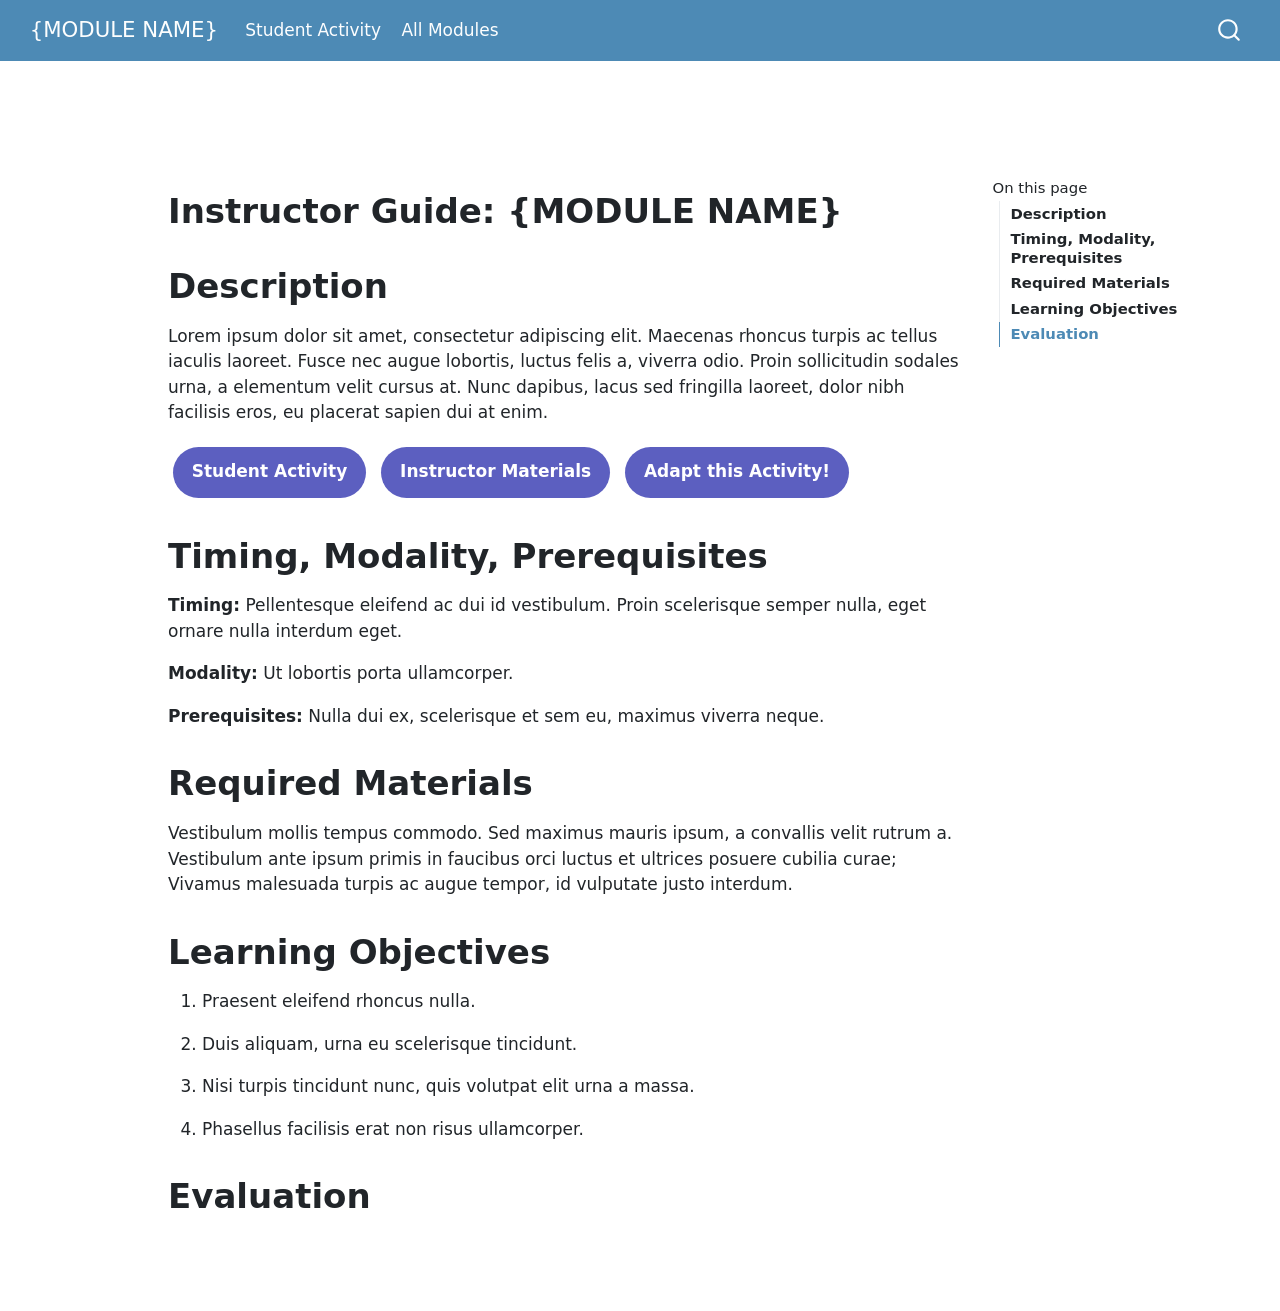
==== commit eb5d77fb: "Render preview" ====
--- a/docs/index.html
+++ b/docs/index.html
@@ -7,7 +7,7 @@
 <meta name="viewport" content="width=device-width, initial-scale=1.0, user-scalable=yes">
 
 
-<title>Website Name – OTTR Template Website</title>
+<title>Instructor Guide: {MODULE NAME} – {MODULE NAME}</title>
 <style>
 code{white-space: pre-wrap;}
 span.smallcaps{font-variant: small-caps;}
@@ -40,7 +40,7 @@
 <link href="site_libs/quarto-html/quarto-syntax-highlighting-587c61ba64f3a5504c4d52d930310e48.css" rel="stylesheet" id="quarto-text-highlighting-styles">
 <script src="site_libs/bootstrap/bootstrap.min.js"></script>
 <link href="site_libs/bootstrap/bootstrap-icons.css" rel="stylesheet">
-<link href="site_libs/bootstrap/bootstrap-883ad16e2c5c5fde9b8f7ae0c5ecc4a8.min.css" rel="stylesheet" append-hash="true" id="quarto-bootstrap" data-mode="light">
+<link href="site_libs/bootstrap/bootstrap-26cd9a6a83776a8819306ac440900e07.min.css" rel="stylesheet" append-hash="true" id="quarto-bootstrap" data-mode="light">
 <script id="quarto-search-options" type="application/json">{
   "location": "navbar",
   "copy-button": false,
@@ -68,10 +68,18 @@
     "search-label": "Search"
   }
 }</script>
-
-
-<link rel="stylesheet" href="assets/style_config_default.css">
-<link rel="stylesheet" href="assets/style.css">
+<link rel="icon" type="image/x-icon" href="assets/favicon.ico">
+ <!--- go to https://favicon.io/favicon-converter/ to upload an image to make a new favicon.io. You will need to replace the current favicon.io image with the one in the downloaded directory from the website. The current image is in the resources/images/ directory --->
+
+<script async="" src="https://www.googletagmanager.com/gtm.js?id=???"></script>
+<script>
+  window.dataLayer = window.dataLayer || [];
+  function gtag(){dataLayer.push(arguments);}
+  gtag('js', new Date());
+</script>
+
+
+<link rel="stylesheet" href="assets/styles.css">
 </head>
 
 <body class="nav-fixed quarto-light">
@@ -82,7 +90,7 @@
       <div class="navbar-container container-fluid">
       <div class="navbar-brand-container mx-auto">
     <a class="navbar-brand" href="./index.html">
-    <span class="navbar-title">OTTR Template Website</span>
+    <span class="navbar-title">{MODULE NAME}</span>
     </a>
   </div>
             <div id="quarto-search" class="" title="Search"></div>
@@ -92,33 +100,12 @@
           <div class="collapse navbar-collapse" id="navbarCollapse">
             <ul class="navbar-nav navbar-nav-scroll me-auto">
   <li class="nav-item">
-    <a class="nav-link active" href="./index.html" aria-current="page"> <i class="bi bi-fa-home" role="img">
-</i> 
-<span class="menu-text"><strong>Website Name</strong></span></a>
+    <a class="nav-link active" href="./index.html" aria-current="page"> 
+<span class="menu-text">Student Activity</span></a>
   </li>  
   <li class="nav-item">
-    <a class="nav-link" href="./setup.html"> 
-<span class="menu-text">1. Setup</span></a>
-  </li>  
-  <li class="nav-item">
-    <a class="nav-link" href="./hosting.html"> 
-<span class="menu-text">2. Hosting</span></a>
-  </li>  
-  <li class="nav-item">
-    <a class="nav-link" href="./editing.html"> 
-<span class="menu-text">Editing</span></a>
-  </li>  
-  <li class="nav-item">
-    <a class="nav-link" href="./style.html"> 
-<span class="menu-text">3. Style</span></a>
-  </li>  
-  <li class="nav-item">
-    <a class="nav-link" href="./git_actions.html"> 
-<span class="menu-text">4. Git Actions</span></a>
-  </li>  
-  <li class="nav-item">
-    <a class="nav-link" href="https://www.ottrproject.org/"> 
-<span class="menu-text">More ottr docs</span></a>
+    <a class="nav-link" href="https://genomicseducation.org/modules.html"> 
+<span class="menu-text">All Modules</span></a>
   </li>  
 </ul>
           </div> <!-- /navcollapse -->
@@ -136,7 +123,11 @@
     <h2 id="toc-title">On this page</h2>
    
   <ul>
-  <li><a href="#about" id="toc-about" class="nav-link active" data-scroll-target="#about"><strong>About</strong></a></li>
+  <li><a href="#description" id="toc-description" class="nav-link active" data-scroll-target="#description"><strong>Description</strong></a></li>
+  <li><a href="#timing-modality-prerequisites" id="toc-timing-modality-prerequisites" class="nav-link" data-scroll-target="#timing-modality-prerequisites"><strong>Timing, Modality, Prerequisites</strong></a></li>
+  <li><a href="#required-materials" id="toc-required-materials" class="nav-link" data-scroll-target="#required-materials"><strong>Required Materials</strong></a></li>
+  <li><a href="#learning-objectives" id="toc-learning-objectives" class="nav-link" data-scroll-target="#learning-objectives"><strong>Learning Objectives</strong></a></li>
+  <li><a href="#evaluation" id="toc-evaluation" class="nav-link" data-scroll-target="#evaluation"><strong>Evaluation</strong></a></li>
   </ul>
 </nav>
     </div>
@@ -145,7 +136,7 @@
 
 <header id="title-block-header" class="quarto-title-block default">
 <div class="quarto-title">
-<h1 class="title"><strong>Website Name</strong></h1>
+<h1 class="title"><strong>Instructor Guide: {MODULE NAME}</strong></h1>
 </div>
 
 
@@ -162,32 +153,42 @@
 </header>
 
 
-<div class="banner_color">
-<p>Banner text!</p>
-</div>
-<section id="about" class="level3">
-<h3 class="anchored" data-anchor-id="about"><strong>About</strong></h3>
-<p>This website was created with the <a href="https://github.com/ottrproject/OTTR_Quarto">OTTR_Quarto website template</a>.</p>
-<p>This enables simpler creation of websites that have automated checks for broken URLs and spelling errors, as well as automated rendering of all html files. No need to worry about git conflicts for html files! See <a href="https://www.ottrproject.org/">ottrproject.org</a> for more docs and details.</p>
-<p>Here is how you can include images in your website pages (this one is saved in <code>resources/images</code> to keep things tidy:</p>
-<div class="cell" data-layout-align="center">
-<div class="cell-output-display">
-<div class="quarto-figure quarto-figure-center">
-<figure class="figure">
-<p><img src="resources/images/example_image.png" class="img-fluid quarto-figure quarto-figure-center figure-img" style="width:30.0%" alt="Example image"></p>
-</figure>
-</div>
-</div>
-</div>
-<p>We will go through the following:</p>
+<!--
+Describe the module.
+-->
+<section id="description" class="level1">
+<h1><strong>Description</strong></h1>
+<p>Lorem ipsum dolor sit amet, consectetur adipiscing elit. Maecenas rhoncus turpis ac tellus iaculis laoreet. Fusce nec augue lobortis, luctus felis a, viverra odio. Proin sollicitudin sodales urna, a elementum velit cursus at. Nunc dapibus, lacus sed fringilla laoreet, dolor nibh facilisis eros, eu placerat sapien dui at enim.</p>
+<p><a href="https://genomicseducation.org" class="nav-button">Student Activity</a> <a href="./instructor_materials.html" class="nav-button">Instructor Materials</a> <a href="./adapt_materials.html" class="nav-button">Adapt this Activity!</a></p>
+<!--
+Describe how long you expect the activity to take. Any details about modality are also helpful.
+-->
+</section>
+<section id="timing-modality-prerequisites" class="level1">
+<h1><strong>Timing, Modality, Prerequisites</strong></h1>
+<p><strong>Timing:</strong> Pellentesque eleifend ac dui id vestibulum. Proin scelerisque semper nulla, eget ornare nulla interdum eget.</p>
+<p><strong>Modality:</strong> Ut lobortis porta ullamcorper.</p>
+<p><strong>Prerequisites:</strong> Nulla dui ex, scelerisque et sem eu, maximus viverra neque.</p>
+</section>
+<section id="required-materials" class="level1">
+<h1><strong>Required Materials</strong></h1>
+<p>Vestibulum mollis tempus commodo. Sed maximus mauris ipsum, a convallis velit rutrum a. Vestibulum ante ipsum primis in faucibus orci luctus et ultrices posuere cubilia curae; Vivamus malesuada turpis ac augue tempor, id vulputate justo interdum.</p>
+<!-- Make sure to mention from where the learning objectives were derived. Check out the GSA learning framework, both at https://genetics-gsa.org/education/genetics-learning-framework/ and in the resources folder in this repository. -->
+</section>
+<section id="learning-objectives" class="level1">
+<h1><strong>Learning Objectives</strong></h1>
 <ol type="1">
-<li>How to set up your repository to enable the GitHub actions of the template. (Setup tab)</li>
-<li>How to host your website using GitHub (Hosting tab)</li>
-<li>How to modify your website structure (Structure tab)</li>
-<li>How to change your website style (Style tab)</li>
-<li>More information about GitHub Actions (Git Actions tab)</li>
+<li><p>Praesent eleifend rhoncus nulla.</p></li>
+<li><p>Duis aliquam, urna eu scelerisque tincidunt.</p></li>
+<li><p>Nisi turpis tincidunt nunc, quis volutpat elit urna a massa.</p></li>
+<li><p>Phasellus facilisis erat non risus ullamcorper.</p></li>
 </ol>
-<p>Click on each tab to learn more.</p>
+<!--
+Describe the module.
+-->
+</section>
+<section id="evaluation" class="level1">
+<h1><strong>Evaluation</strong></h1>
 
 
 </section>
--- a/docs/assets/styles.css
+++ b/docs/assets/styles.css
@@ -0,0 +1,79 @@
+
+/* To add some space below the navigation bar */
+
+body {
+  margin-top: 100px;
+}
+
+/* Color palette - https://paletton.com/ */
+
+:root {
+  --color-light: #FBFDFF;
+  --color-blue1: #CFE7F9;
+  --color-blue2: #A0CBEA; /* logo color */
+  --color-blue3: #75ACD4;
+  --color-blue4: #4D8AB5;
+  --color-lilac1: #D3D4FA;
+  --color-lilac2: #A9ABED; 
+  --color-lilac3: #8183DB;
+  --color-lilac4: #5C5FC0;
+  --color-mint1: #CDF9E5;
+  --color-mint2: #9DEDC9; 
+  --color-mint3: #71DAAA;
+  --color-mint4: #4BBF8A;
+}
+
+/* buttons */
+
+.nav-button {
+  display: inline-block;
+  padding: 0.75rem 1.1rem;
+  border-radius: 999px;
+  background: var(--color-lilac4);
+  color: white !important;
+  font-weight: 600;
+  text-decoration: none;
+  white-space: nowrap;
+  margin: 4px 5px;
+}
+
+.nav-button:hover {
+  background: var(--color-lilac3);
+}
+
+.content-button {
+  display: inline-block;
+  padding: 0.75rem 1.1rem;
+  border-radius: 999px;
+  background: var(--color-mint4);
+  color: white !important;
+  font-weight: 600;
+  text-decoration: none;
+  white-space: nowrap;
+}
+
+.content-button:hover {
+  background: var(--color-mint3);
+}
+
+/* links */
+/* Active & hovered TOC links */
+.sidebar nav[role="doc-toc"] ul > li > a.active,
+.sidebar nav[role="doc-toc"] ul > li > a:hover {
+  color: var(--color-blue4) !important;
+  border-left-color: var(--color-blue4) !important;
+}
+/* Regular links */
+a {
+  color: var(--color-blue4);
+}
+
+/* Navbar background */
+.navbar {
+  background-color: var(--color-blue4) !important;
+}
+
+body {
+  background-image: url('https://raw.githubusercontent.com/datascicollab/datascicollab.github.io/b539d96ef04b3646684a2c85b01763a84660c8df/resources/images/small_hc_gradient.png');
+  background-blend-mode: lighten;
+}
